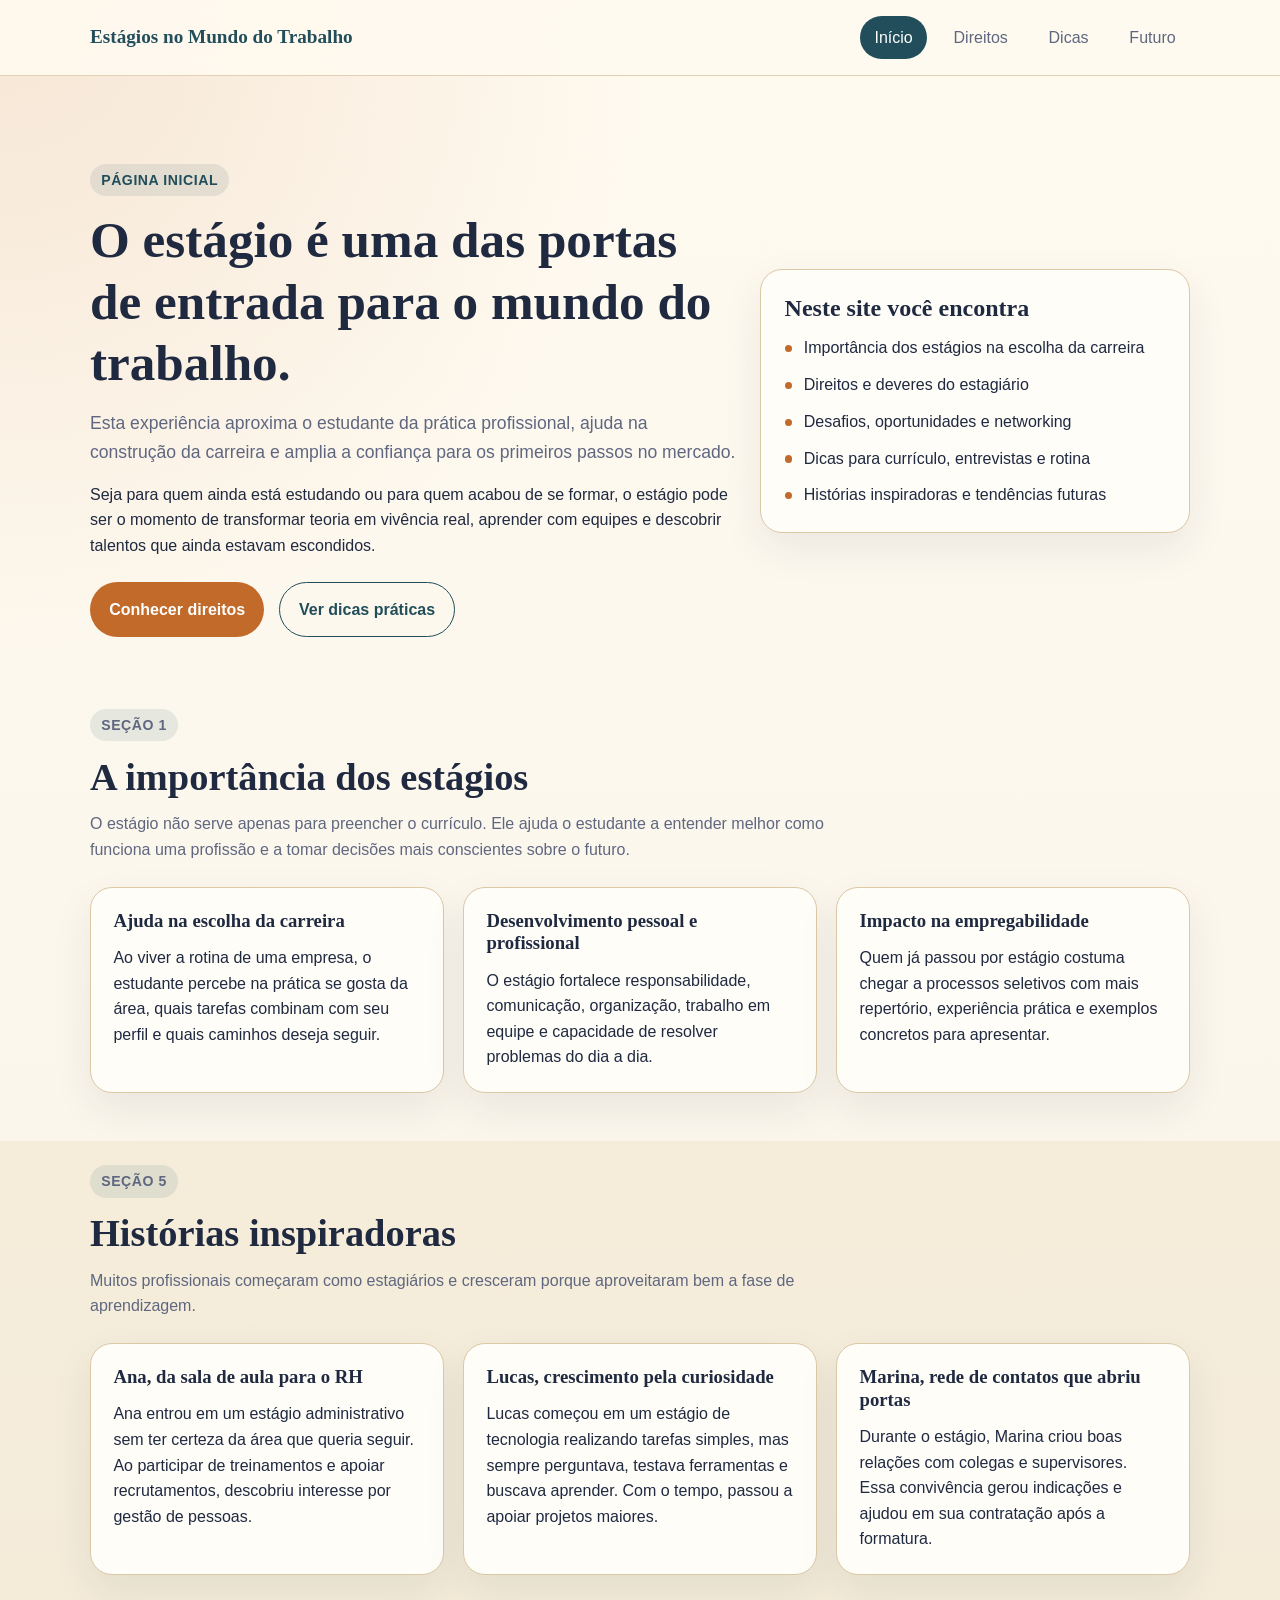
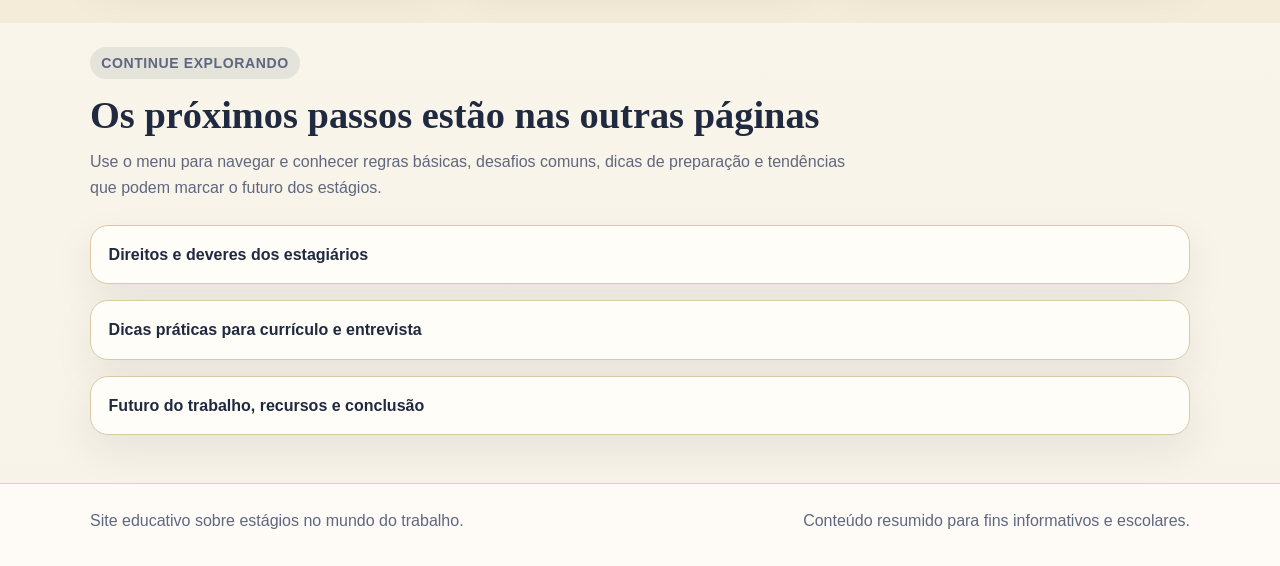
==== index.html @ 53ed5a2e "projeto mundo do trabalho" ====
<!DOCTYPE html>
<html lang="pt-BR">
<head>
    <meta charset="UTF-8">
    <meta name="viewport" content="width=device-width, initial-scale=1.0">
    <meta name="description" content="Site simples sobre estágios no mundo do trabalho, com dicas, direitos, desafios e oportunidades.">
    <link rel="stylesheet" href="style.css">
    <title>Estágios no Mundo do Trabalho | Início</title>
</head>
<body class="page-home">
    <!-- Cabeçalho principal com o nome do site e o menu de navegação -->
    <header class="site-header">
        <div class="container header-wrap">
            <a class="brand" href="index.html">Estágios no Mundo do Trabalho</a>

            <!-- Menu com links para as demais páginas do site -->
            <nav class="site-nav" aria-label="Navegação principal">
                <a class="is-active" href="index.html">Início</a>
                <a href="pages/direitos.html">Direitos</a>
                <a href="pages/dicas.html">Dicas</a>
                <a href="pages/futuro.html " target="_blank">Futuro</a>
            </nav>
        </div>
    </header>

    <main>
        <!-- Bloco de abertura com a visão geral do tema e uma mensagem de boas-vindas -->
        <section class="hero">
            <div class="container hero-grid">
                <div>
                    <p class="eyebrow">Página inicial</p>
                    <h1>O estágio é uma das portas de entrada para o mundo do trabalho.</h1>
                    <p class="lead">
                        Esta experiência aproxima o estudante da prática profissional, ajuda na construção da carreira
                        e amplia a confiança para os primeiros passos no mercado.
                    </p>
                    <p>
                        Seja para quem ainda está estudando ou para quem acabou de se formar, o estágio pode ser o momento
                        de transformar teoria em vivência real, aprender com equipes e descobrir talentos que ainda estavam escondidos.
                    </p>

                    <!-- Área com botões para incentivar a navegação entre as páginas -->
                    <div class="hero-actions">
                        <a class="button" href="pages/direitos.html">Conhecer direitos</a>
                        <a class="button button-secondary" href="pages/dicas.html">Ver dicas práticas</a>
                    </div>
                </div>

                <!-- Cartão lateral com resumo rápido do que o visitante encontra no site -->
                <aside class="hero-card">
                    <h2>Neste site você encontra</h2>
                    <ul class="feature-list">
                        <li>Importância dos estágios na escolha da carreira</li>
                        <li>Direitos e deveres do estagiário</li>
                        <li>Desafios, oportunidades e networking</li>
                        <li>Dicas para currículo, entrevistas e rotina</li>
                        <li>Histórias inspiradoras e tendências futuras</li>
                    </ul>
                </aside>
            </div>
        </section>

        <!-- Seção 1 com foco na importância dos estágios -->
        <section class="section">
            <div class="container">
                <div class="section-heading">
                    <p class="eyebrow">Seção 1</p>
                    <h2>A importância dos estágios</h2>
                    <p>
                        O estágio não serve apenas para preencher o currículo. Ele ajuda o estudante a entender melhor
                        como funciona uma profissão e a tomar decisões mais conscientes sobre o futuro.
                    </p>
                </div>

                <!-- Grade com os principais benefícios do estágio -->
                <div class="card-grid">
                    <article class="info-card">
                        <h3>Ajuda na escolha da carreira</h3>
                        <p>
                            Ao viver a rotina de uma empresa, o estudante percebe na prática se gosta da área,
                            quais tarefas combinam com seu perfil e quais caminhos deseja seguir.
                        </p>
                    </article>

                    <article class="info-card">
                        <h3>Desenvolvimento pessoal e profissional</h3>
                        <p>
                            O estágio fortalece responsabilidade, comunicação, organização, trabalho em equipe e
                            capacidade de resolver problemas do dia a dia.
                        </p>
                    </article>

                    <article class="info-card">
                        <h3>Impacto na empregabilidade</h3>
                        <p>
                            Quem já passou por estágio costuma chegar a processos seletivos com mais repertório,
                            experiência prática e exemplos concretos para apresentar.
                        </p>
                    </article>
                </div>
            </div>
        </section>

        <!-- Seção complementar com exemplos curtos de trajetórias inspiradoras -->
        <section class="section section-contrast">
            <div class="container">
                <div class="section-heading">
                    <p class="eyebrow">Seção 5</p>
                    <h2>Histórias inspiradoras</h2>
                    <p>
                        Muitos profissionais começaram como estagiários e cresceram porque aproveitaram bem a fase de aprendizagem.
                    </p>
                </div>

                <!-- Depoimentos curtos para humanizar o tema -->
                <div class="story-grid">
                    <article class="story-card">
                        <h3>Ana, da sala de aula para o RH</h3>
                        <p>
                            Ana entrou em um estágio administrativo sem ter certeza da área que queria seguir.
                            Ao participar de treinamentos e apoiar recrutamentos, descobriu interesse por gestão de pessoas.
                        </p>
                    </article>

                    <article class="story-card">
                        <h3>Lucas, crescimento pela curiosidade</h3>
                        <p>
                            Lucas começou em um estágio de tecnologia realizando tarefas simples, mas sempre perguntava,
                            testava ferramentas e buscava aprender. Com o tempo, passou a apoiar projetos maiores.
                        </p>
                    </article>

                    <article class="story-card">
                        <h3>Marina, rede de contatos que abriu portas</h3>
                        <p>
                            Durante o estágio, Marina criou boas relações com colegas e supervisores. Essa convivência
                            gerou indicações e ajudou em sua contratação após a formatura.
                        </p>
                    </article>
                </div>
            </div>
        </section>

        <!-- Seção final da página inicial com atalhos para as outras páginas -->
        <section class="section">
            <div class="container">
                <div class="section-heading">
                    <p class="eyebrow">Continue explorando</p>
                    <h2>Os próximos passos estão nas outras páginas</h2>
                    <p>
                        Use o menu para navegar e conhecer regras básicas, desafios comuns, dicas de preparação e
                        tendências que podem marcar o futuro dos estágios.
                    </p>
                </div>

                <div class="link-panel">
                    <a href="pages/direitos.html">Direitos e deveres dos estagiários</a>
                    <a href="pages/dicas.html">Dicas práticas para currículo e entrevista</a>
                    <a href="pages/futuro.html">Futuro do trabalho, recursos e conclusão</a>
                </div>
            </div>
        </section>
    </main>

    <!-- Rodapé com uma mensagem curta de encerramento -->
    <footer class="site-footer">
        <div class="container footer-wrap">
            <p>Site educativo sobre estágios no mundo do trabalho.</p>
            <p>Conteúdo resumido para fins informativos e escolares.</p>
        </div>
    </footer>
</body>
</html>
---- style.css ----
/* Reset básico para padronizar espaçamentos e facilitar o layout */
* {
    margin: 0;
    padding: 0;
    box-sizing: border-box;
}

/* Variáveis de cor e tipografia para manter consistência visual no site */
:root {
    --bg: #f8f3e8;
    --surface: #fffdf8;
    --surface-soft: #f1e5cd;
    --text: #1f2940;
    --text-soft: #5f6780;
    --primary: #c16a2a;
    --primary-dark: #8f4715;
    --accent: #214e5a;
    --border: #dbc8a5;
    --shadow: 0 16px 40px rgba(31, 41, 64, 0.08);
}

/* Configurações gerais do corpo da página */
body {
    min-height: 100vh;
    background:
        radial-gradient(circle at top left, rgba(193, 106, 42, 0.14), transparent 26%),
        linear-gradient(180deg, #fffaf0 0%, var(--bg) 100%);
    color: var(--text);
    font-family: "Trebuchet MS", "Gill Sans", sans-serif;
    line-height: 1.6;
}

/* Estilos base para títulos e links */
h1,
h2,
h3 {
    font-family: Georgia, "Times New Roman", serif;
    line-height: 1.2;
}

a {
    color: inherit;
    text-decoration: none;
}

/* Classe utilitária que centraliza o conteúdo e limita a largura */
.container {
    width: min(1100px, calc(100% - 2rem));
    margin: 0 auto;
}

/* Cabeçalho fixo para manter o menu sempre visível */
.site-header {
    position: sticky;
    top: 0;
    z-index: 10;
    backdrop-filter: blur(10px);
    background: rgba(255, 250, 240, 0.9);
    border-bottom: 1px solid rgba(219, 200, 165, 0.8);
}

/* Organização interna do cabeçalho */
.header-wrap {
    display: flex;
    justify-content: space-between;
    align-items: center;
    gap: 1rem;
    padding: 1rem 0;
}

/* Marca principal do site */
.brand {
    font-family: Georgia, "Times New Roman", serif;
    font-size: 1.2rem;
    font-weight: 700;
    color: var(--accent);
}

/* Bloco do menu de navegação */
.site-nav {
    display: flex;
    flex-wrap: wrap;
    gap: 0.75rem;
}

.site-nav a {
    padding: 0.55rem 0.9rem;
    border-radius: 999px;
    color: var(--text-soft);
    transition: 0.2s ease;
}

.site-nav a:hover,
.site-nav a.is-active {
    background: var(--accent);
    color: #fff;
}

/* Hero da página inicial com destaque visual maior */
.hero {
    padding: 5.5rem 0 3rem;
}

.hero-grid {
    display: grid;
    grid-template-columns: 1.5fr 1fr;
    gap: 1.5rem;
    align-items: center;
}

.hero h1,
.subhero h1 {
    font-size: clamp(2rem, 4vw, 3.6rem);
    margin-bottom: 1rem;
}

/* Texto introdutório em destaque */
.lead {
    font-size: 1.1rem;
    color: var(--text-soft);
    margin-bottom: 1rem;
}

.eyebrow {
    display: inline-block;
    margin-bottom: 0.8rem;
    padding: 0.3rem 0.7rem;
    border-radius: 999px;
    background: rgba(33, 78, 90, 0.1);
    color: var(--accent);
    font-size: 0.88rem;
    font-weight: 700;
    letter-spacing: 0.04em;
    text-transform: uppercase;
}

/* Grupo de botões da abertura do site */
.hero-actions {
    display: flex;
    flex-wrap: wrap;
    gap: 0.9rem;
    margin-top: 1.5rem;
}

.button {
    display: inline-flex;
    align-items: center;
    justify-content: center;
    padding: 0.85rem 1.2rem;
    border-radius: 999px;
    background: var(--primary);
    color: #fff;
    font-weight: 700;
}

.button:hover {
    background: var(--primary-dark);
}

.button-secondary {
    background: transparent;
    border: 1px solid var(--accent);
    color: var(--accent);
}

.button-secondary:hover {
    background: var(--accent);
    color: #fff;
}

/* Cartões reutilizados em várias partes do layout */
.hero-card,
.info-card,
.story-card,
.split-card,
.tip-card,
.resource-card,
.conclusion-box {
    background: var(--surface);
    border: 1px solid var(--border);
    border-radius: 22px;
    box-shadow: var(--shadow);
}

.hero-card {
    padding: 1.5rem;
}

/* Espaçamento padrão das seções */
.section {
    padding: 1.5rem 0 3rem;
}

/* Variação visual para alternar o fundo de algumas seções */
.section-contrast {
    background: rgba(241, 229, 205, 0.55);
}

/* Cabeçalho textual de cada seção */
.section-heading {
    max-width: 760px;
    margin-bottom: 1.5rem;
}

.section-heading h2 {
    font-size: clamp(1.7rem, 3vw, 2.5rem);
    margin-bottom: 0.7rem;
}

.section-heading p {
    color: var(--text-soft);
}

/* Grades para distribuir o conteúdo em colunas */
.card-grid,
.story-grid,
.tips-grid,
.resources-grid {
    display: grid;
    grid-template-columns: repeat(3, minmax(0, 1fr));
    gap: 1.2rem;
}

.info-card,
.story-card,
.tip-card,
.resource-card,
.split-card {
    padding: 1.4rem;
}

.info-card h3,
.story-card h3,
.tip-card h3,
.resource-card h3,
.split-card h3,
.hero-card h2,
.conclusion-box h2 {
    margin-bottom: 0.8rem;
}

/* Lista usada para tópicos resumidos */
.feature-list {
    list-style: none;
    display: grid;
    gap: 0.7rem;
}

.feature-list li {
    position: relative;
    padding-left: 1.2rem;
}

.feature-list li::before {
    content: "";
    position: absolute;
    left: 0;
    top: 0.62rem;
    width: 0.45rem;
    height: 0.45rem;
    border-radius: 50%;
    background: var(--primary);
}

/* Painel com links rápidos na página inicial */
.link-panel {
    display: grid;
    gap: 1rem;
}

.link-panel a {
    padding: 1rem 1.1rem;
    background: var(--surface);
    border: 1px solid var(--border);
    border-radius: 18px;
    box-shadow: var(--shadow);
    font-weight: 700;
}

.link-panel a:hover {
    border-color: var(--primary);
    color: var(--primary-dark);
}

/* Bloco em duas colunas para direitos e deveres */
.split-box {
    display: grid;
    grid-template-columns: repeat(2, minmax(0, 1fr));
    gap: 1.2rem;
    margin-top: 1.5rem;
}

/* Hero menor usado nas páginas internas */
.subhero {
    padding: 4.6rem 0 1.5rem;
}

/* Linha do tempo simples usada nas dicas práticas */
.timeline {
    display: grid;
    gap: 1rem;
}

.timeline-item {
    display: grid;
    grid-template-columns: auto 1fr;
    gap: 1rem;
    align-items: start;
    padding: 1.2rem;
    background: var(--surface);
    border: 1px solid var(--border);
    border-radius: 18px;
    box-shadow: var(--shadow);
}

.timeline-number {
    display: inline-flex;
    align-items: center;
    justify-content: center;
    width: 2.4rem;
    height: 2.4rem;
    border-radius: 50%;
    background: var(--accent);
    color: #fff;
    font-weight: 700;
}

/* Caixa destacada para a conclusão */
.conclusion-box {
    padding: 2rem;
}

/* Rodapé compartilhado */
.site-footer {
    padding: 1.5rem 0 2rem;
    border-top: 1px solid rgba(219, 200, 165, 0.8);
    background: rgba(255, 253, 248, 0.86);
}

.footer-wrap {
    display: flex;
    justify-content: space-between;
    align-items: center;
    gap: 1rem;
    flex-wrap: wrap;
}

.footer-wrap p {
    color: var(--text-soft);
}

.footer-link {
    color: var(--primary-dark);
    font-weight: 700;
}

.footer-link:hover,
.resource-card a:hover {
    text-decoration: underline;
}

/* Ajustes visuais para tablets e telas médias */
@media (max-width: 900px) {
    .hero-grid,
    .card-grid,
    .story-grid,
    .tips-grid,
    .resources-grid,
    .split-box {
        grid-template-columns: 1fr;
    }

    .header-wrap,
    .footer-wrap {
        flex-direction: column;
        align-items: flex-start;
    }
}

/* Ajustes finais para celulares */
@media (max-width: 600px) {
    .hero {
        padding-top: 4.5rem;
    }

    .site-nav {
        gap: 0.45rem;
    }

    .site-nav a,
    .button,
    .button-secondary {
        width: 100%;
        justify-content: center;
    }

    .hero-actions {
        width: 100%;
    }
}
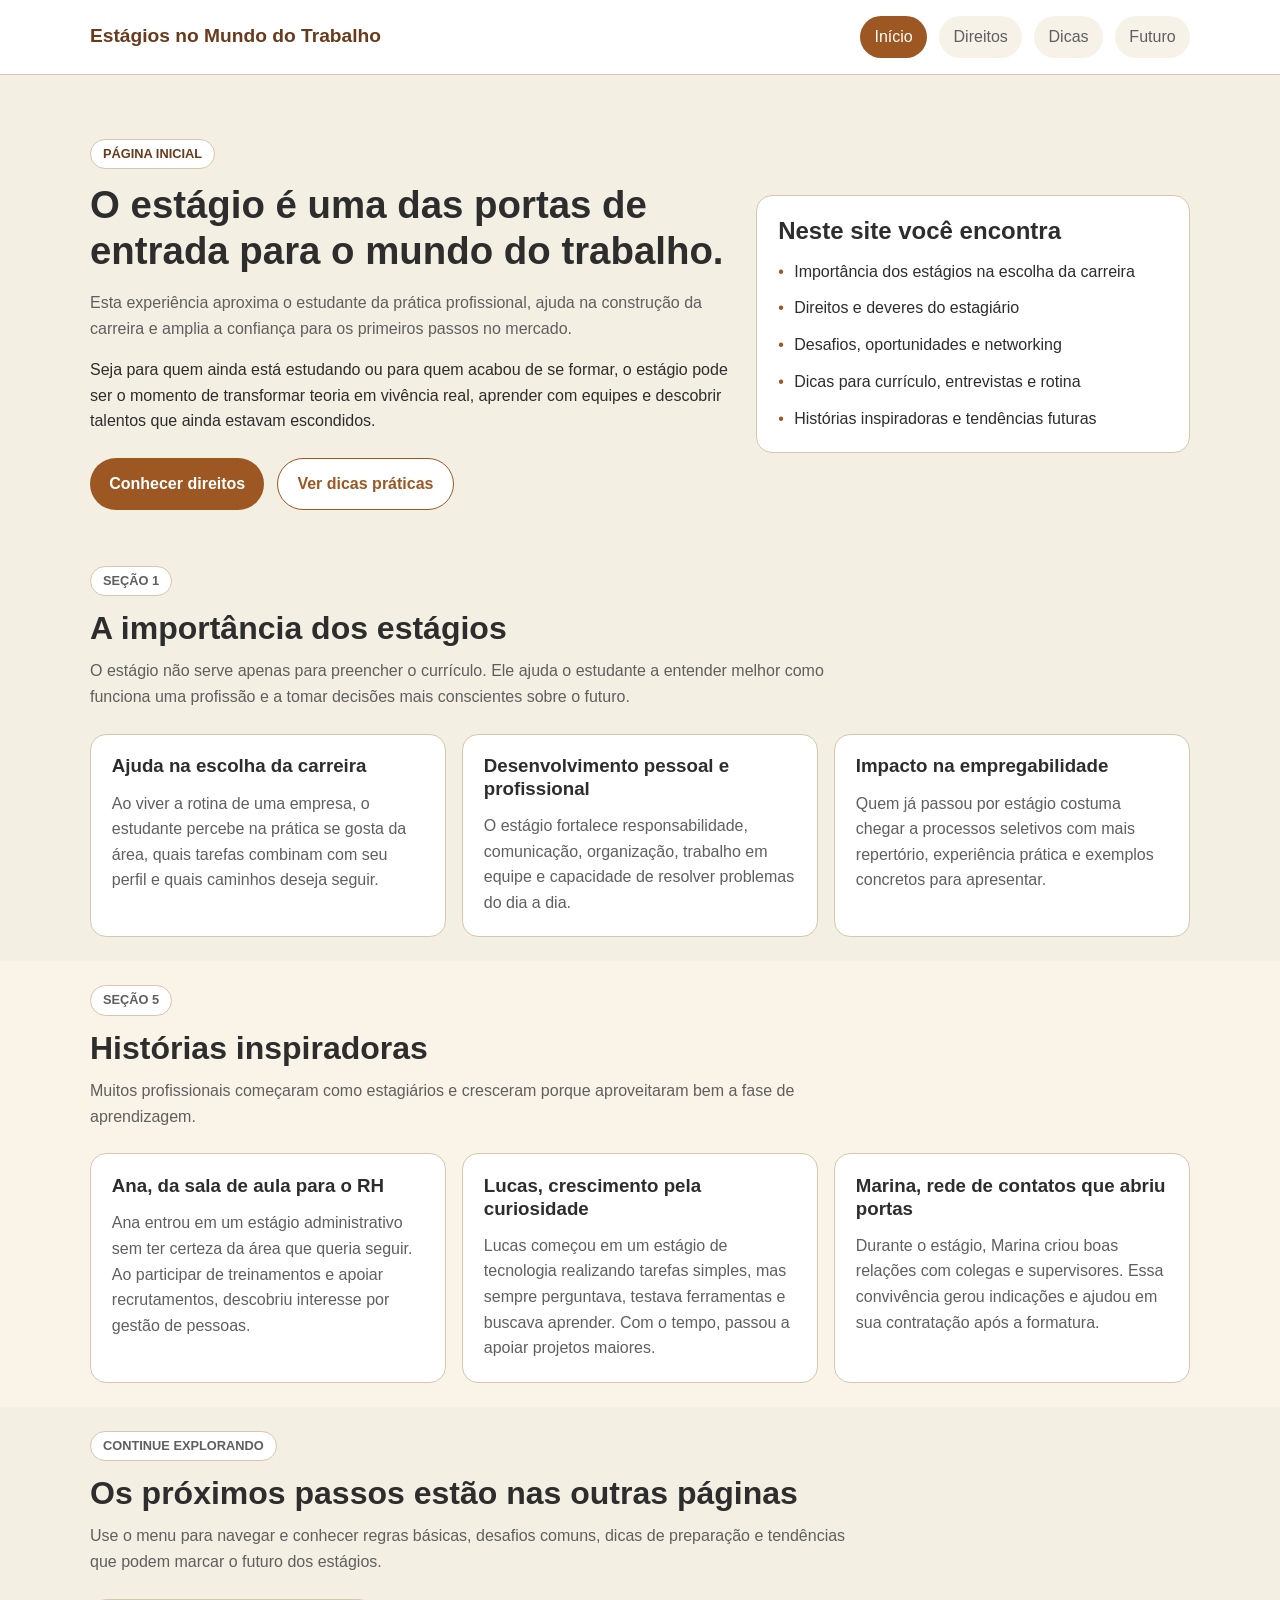
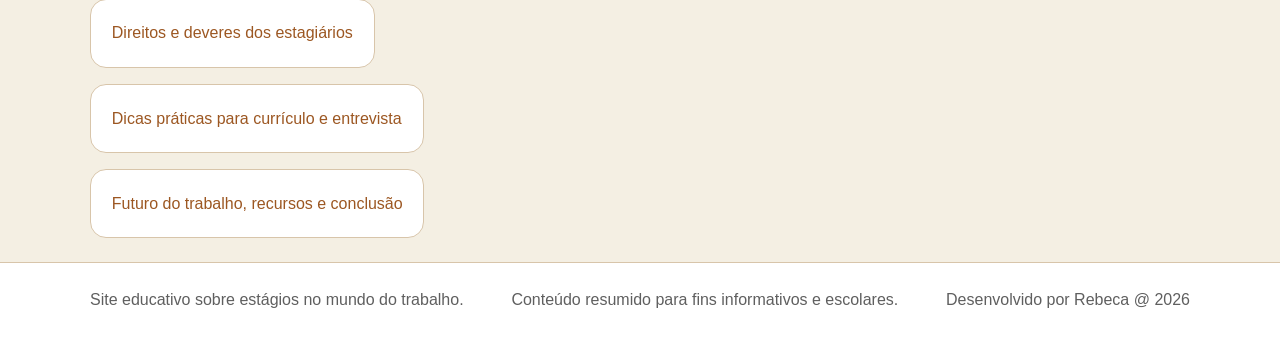
==== commit b67fe1f2: "atualizando" ====
--- a/index.html
+++ b/index.html
@@ -7,30 +7,30 @@
     <link rel="stylesheet" href="style.css">
     <title>Estágios no Mundo do Trabalho | Início</title>
 </head>
-<body class="page-home">
+<body class="pagina-inicio">
     <!-- Cabeçalho principal com o nome do site e o menu de navegação -->
-    <header class="site-header">
-        <div class="container header-wrap">
-            <a class="brand" href="index.html">Estágios no Mundo do Trabalho</a>
+    <header class="cabecalho">
+        <div class="container topo">
+            <a class="marca" href="index.html">Estágios no Mundo do Trabalho</a>
 
             <!-- Menu com links para as demais páginas do site -->
-            <nav class="site-nav" aria-label="Navegação principal">
-                <a class="is-active" href="index.html">Início</a>
+            <nav class="menu">
+                <a class="ativo" href="index.html">Início</a>
                 <a href="pages/direitos.html">Direitos</a>
                 <a href="pages/dicas.html">Dicas</a>
-                <a href="pages/futuro.html " target="_blank">Futuro</a>
+                <a href="pages/futuro.html">Futuro</a>
             </nav>
         </div>
     </header>
 
     <main>
         <!-- Bloco de abertura com a visão geral do tema e uma mensagem de boas-vindas -->
-        <section class="hero">
-            <div class="container hero-grid">
+        <section class="destaque">
+            <div class="container grade-destaque">
                 <div>
-                    <p class="eyebrow">Página inicial</p>
+                    <p class="etiqueta">Página inicial</p>
                     <h1>O estágio é uma das portas de entrada para o mundo do trabalho.</h1>
-                    <p class="lead">
+                    <p class="texto-destaque">
                         Esta experiência aproxima o estudante da prática profissional, ajuda na construção da carreira
                         e amplia a confiança para os primeiros passos no mercado.
                     </p>
@@ -40,14 +40,14 @@
                     </p>
 
                     <!-- Área com botões para incentivar a navegação entre as páginas -->
-                    <div class="hero-actions">
-                        <a class="button" href="pages/direitos.html">Conhecer direitos</a>
-                        <a class="button button-secondary" href="pages/dicas.html">Ver dicas práticas</a>
+                    <div class="acoes-destaque">
+                        <a class="botao" href="pages/direitos.html">Conhecer direitos</a>
+                        <a class="botao botao-secundario" href="pages/dicas.html">Ver dicas práticas</a>
                     </div>
                 </div>
 
                 <!-- Cartão lateral com resumo rápido do que o visitante encontra no site -->
-                <aside class="hero-card">
+                <aside class="cartao-destaque">
                     <h2>Neste site você encontra</h2>
                     <ul class="feature-list">
                         <li>Importância dos estágios na escolha da carreira</li>
@@ -61,10 +61,10 @@
         </section>
 
         <!-- Seção 1 com foco na importância dos estágios -->
-        <section class="section">
+        <section class="secao">
             <div class="container">
-                <div class="section-heading">
-                    <p class="eyebrow">Seção 1</p>
+                <div class="cabecalho-secao">
+                    <p class="etiqueta">Seção 1</p>
                     <h2>A importância dos estágios</h2>
                     <p>
                         O estágio não serve apenas para preencher o currículo. Ele ajuda o estudante a entender melhor
@@ -73,8 +73,8 @@
                 </div>
 
                 <!-- Grade com os principais benefícios do estágio -->
-                <div class="card-grid">
-                    <article class="info-card">
+                <div class="grade-cartoes">
+                    <article class="cartao">
                         <h3>Ajuda na escolha da carreira</h3>
                         <p>
                             Ao viver a rotina de uma empresa, o estudante percebe na prática se gosta da área,
@@ -82,7 +82,7 @@
                         </p>
                     </article>
 
-                    <article class="info-card">
+                    <article class="cartao">
                         <h3>Desenvolvimento pessoal e profissional</h3>
                         <p>
                             O estágio fortalece responsabilidade, comunicação, organização, trabalho em equipe e
@@ -90,7 +90,7 @@
                         </p>
                     </article>
 
-                    <article class="info-card">
+                    <article class="cartao">
                         <h3>Impacto na empregabilidade</h3>
                         <p>
                             Quem já passou por estágio costuma chegar a processos seletivos com mais repertório,
@@ -102,10 +102,10 @@
         </section>
 
         <!-- Seção complementar com exemplos curtos de trajetórias inspiradoras -->
-        <section class="section section-contrast">
+        <section class="secao secao-destaque">
             <div class="container">
-                <div class="section-heading">
-                    <p class="eyebrow">Seção 5</p>
+                <div class="cabecalho-secao">
+                    <p class="etiqueta">Seção 5</p>
                     <h2>Histórias inspiradoras</h2>
                     <p>
                         Muitos profissionais começaram como estagiários e cresceram porque aproveitaram bem a fase de aprendizagem.
@@ -113,8 +113,8 @@
                 </div>
 
                 <!-- Depoimentos curtos para humanizar o tema -->
-                <div class="story-grid">
-                    <article class="story-card">
+                <div class="grade-historias">
+                    <article class="cartao-historia">
                         <h3>Ana, da sala de aula para o RH</h3>
                         <p>
                             Ana entrou em um estágio administrativo sem ter certeza da área que queria seguir.
@@ -122,7 +122,7 @@
                         </p>
                     </article>
 
-                    <article class="story-card">
+                    <article class="cartao-historia">
                         <h3>Lucas, crescimento pela curiosidade</h3>
                         <p>
                             Lucas começou em um estágio de tecnologia realizando tarefas simples, mas sempre perguntava,
@@ -130,7 +130,7 @@
                         </p>
                     </article>
 
-                    <article class="story-card">
+                    <article class="cartao-historia">
                         <h3>Marina, rede de contatos que abriu portas</h3>
                         <p>
                             Durante o estágio, Marina criou boas relações com colegas e supervisores. Essa convivência
@@ -142,10 +142,10 @@
         </section>
 
         <!-- Seção final da página inicial com atalhos para as outras páginas -->
-        <section class="section">
+        <section class="secao">
             <div class="container">
-                <div class="section-heading">
-                    <p class="eyebrow">Continue explorando</p>
+                <div class="cabecalho-secao">
+                    <p class="etiqueta">Continue explorando</p>
                     <h2>Os próximos passos estão nas outras páginas</h2>
                     <p>
                         Use o menu para navegar e conhecer regras básicas, desafios comuns, dicas de preparação e
@@ -153,21 +153,23 @@
                     </p>
                 </div>
 
-                <div class="link-panel">
+                <div class="painel-links">
                     <a href="pages/direitos.html">Direitos e deveres dos estagiários</a>
                     <a href="pages/dicas.html">Dicas práticas para currículo e entrevista</a>
-                    <a href="pages/futuro.html">Futuro do trabalho, recursos e conclusão</a>
+                    <a href="pages/futuro.html" target="_blank" >Futuro do trabalho, recursos e conclusão</a>
                 </div>
             </div>
         </section>
     </main>
 
     <!-- Rodapé com uma mensagem curta de encerramento -->
-    <footer class="site-footer">
-        <div class="container footer-wrap">
+    <footer class="rodape-site">
+        <div class="container rodape">
             <p>Site educativo sobre estágios no mundo do trabalho.</p>
             <p>Conteúdo resumido para fins informativos e escolares.</p>
+            <p>Desenvolvido por Rebeca @ 2026</p>
         </div>
     </footer>
 </body>
 </html>
+
--- a/style.css
+++ b/style.css
@@ -5,62 +5,55 @@
     box-sizing: border-box;
 }
 
-/* Variáveis de cor e tipografia para manter consistência visual no site */
+/* Variáveis simples de cor para manter o site organizado */
 :root {
-    --bg: #f8f3e8;
-    --surface: #fffdf8;
-    --surface-soft: #f1e5cd;
-    --text: #1f2940;
-    --text-soft: #5f6780;
-    --primary: #c16a2a;
-    --primary-dark: #8f4715;
-    --accent: #214e5a;
-    --border: #dbc8a5;
-    --shadow: 0 16px 40px rgba(31, 41, 64, 0.08);
-}
-
-/* Configurações gerais do corpo da página */
+    --background: #f4efe3;
+    --surface: #ffffff;
+    --border: #d8c5aa;
+    --text: #2d2d2d;
+    --muted: #5f5f5f;
+    --primary: #9c5722;
+    --primary-dark: #6a3b1a;
+}
+
+/* Corpo básico da página */
 body {
     min-height: 100vh;
-    background:
-        radial-gradient(circle at top left, rgba(193, 106, 42, 0.14), transparent 26%),
-        linear-gradient(180deg, #fffaf0 0%, var(--bg) 100%);
+    background: var(--background);
     color: var(--text);
-    font-family: "Trebuchet MS", "Gill Sans", sans-serif;
+    font-family: Arial, sans-serif;
     line-height: 1.6;
 }
 
-/* Estilos base para títulos e links */
+/* Estilos simples para títulos e links */
 h1,
 h2,
 h3 {
-    font-family: Georgia, "Times New Roman", serif;
     line-height: 1.2;
 }
 
 a {
-    color: inherit;
+    color: var(--primary);
     text-decoration: none;
 }
 
-/* Classe utilitária que centraliza o conteúdo e limita a largura */
+a:hover {
+    text-decoration: underline;
+}
+
+/* Conteúdo central com largura máxima */
 .container {
     width: min(1100px, calc(100% - 2rem));
     margin: 0 auto;
 }
 
-/* Cabeçalho fixo para manter o menu sempre visível */
-.site-header {
-    position: sticky;
-    top: 0;
-    z-index: 10;
-    backdrop-filter: blur(10px);
-    background: rgba(255, 250, 240, 0.9);
-    border-bottom: 1px solid rgba(219, 200, 165, 0.8);
-}
-
-/* Organização interna do cabeçalho */
-.header-wrap {
+/* Cabeçalho do site */
+.cabecalho {
+    background: #fff;
+    border-bottom: 1px solid var(--border); /*Separação sutil do topo*/
+}
+
+.topo {
     display: flex;
     justify-content: space-between;
     align-items: center;
@@ -68,333 +61,277 @@
     padding: 1rem 0;
 }
 
-/* Marca principal do site */
-.brand {
-    font-family: Georgia, "Times New Roman", serif;
+.marca {
     font-size: 1.2rem;
     font-weight: 700;
-    color: var(--accent);
-}
-
-/* Bloco do menu de navegação */
-.site-nav {
+    color: var(--primary-dark);
+}
+
+.menu {
     display: flex;
     flex-wrap: wrap;
     gap: 0.75rem;
 }
 
-.site-nav a {
-    padding: 0.55rem 0.9rem;
+.menu a {
+    display: inline-block;
+    padding: 0.5rem 0.9rem;
     border-radius: 999px;
-    color: var(--text-soft);
-    transition: 0.2s ease;
-}
-
-.site-nav a:hover,
-.site-nav a.is-active {
-    background: var(--accent);
+    background: #f7f2e8;
+    color: var(--muted);
+}
+
+.menu a.ativo {
+    background: var(--primary);
     color: #fff;
 }
 
-/* Hero da página inicial com destaque visual maior */
-.hero {
-    padding: 5.5rem 0 3rem;
-}
-
-.hero-grid {
-    display: grid;
-    grid-template-columns: 1.5fr 1fr;
-    gap: 1.5rem;
-    align-items: center;
-}
-
-.hero h1,
-.subhero h1 {
-    font-size: clamp(2rem, 4vw, 3.6rem);
+/* Área principal de destaque */
+.destaque,
+.subdestaque {
+    padding: 4rem 0 2rem;
+}
+
+.destaque h1,
+.subdestaque h1 {
+    font-size: 2.4rem;
     margin-bottom: 1rem;
 }
 
-/* Texto introdutório em destaque */
-.lead {
-    font-size: 1.1rem;
-    color: var(--text-soft);
+.texto-destaque {
+    color: var(--muted);
     margin-bottom: 1rem;
 }
 
-.eyebrow {
+.etiqueta {
     display: inline-block;
     margin-bottom: 0.8rem;
-    padding: 0.3rem 0.7rem;
+    padding: 0.25rem 0.75rem;
     border-radius: 999px;
-    background: rgba(33, 78, 90, 0.1);
-    color: var(--accent);
-    font-size: 0.88rem;
-    font-weight: 700;
-    letter-spacing: 0.04em;
+    background: #fff;
+    border: 1px solid var(--border);
+    color: var(--primary-dark);
+    font-size: 0.8rem;
+    font-weight: 700;
     text-transform: uppercase;
 }
 
-/* Grupo de botões da abertura do site */
-.hero-actions {
+.acoes-destaque {
     display: flex;
     flex-wrap: wrap;
-    gap: 0.9rem;
+    gap: 0.8rem;
     margin-top: 1.5rem;
 }
 
-.button {
+.botao,
+.botao-secundario {
     display: inline-flex;
     align-items: center;
     justify-content: center;
-    padding: 0.85rem 1.2rem;
+    padding: 0.75rem 1.2rem;
     border-radius: 999px;
+    font-weight: 700;
+}
+
+.botao {
     background: var(--primary);
     color: #fff;
-    font-weight: 700;
-}
-
-.button:hover {
+}
+
+.botao-secundario {
+    background: #fff;
+    border: 1px solid var(--primary);
+    color: var(--primary);
+}
+
+.botao:hover,
+.botao-secundario:hover {
     background: var(--primary-dark);
-}
-
-.button-secondary {
-    background: transparent;
-    border: 1px solid var(--accent);
-    color: var(--accent);
-}
-
-.button-secondary:hover {
-    background: var(--accent);
     color: #fff;
 }
 
-/* Cartões reutilizados em várias partes do layout */
-.hero-card,
-.info-card,
-.story-card,
-.split-card,
-.tip-card,
-.resource-card,
-.conclusion-box {
+/* Layout simples de grade para as seções */
+.grade-destaque,
+.grade-cartoes,
+.grade-historias,
+.grade-dicas,
+.grade-recursos,
+.caixa-dupla {
+    display: grid;
+    gap: 1rem;
+}
+
+.grade-destaque {
+    grid-template-columns: 1.5fr 1fr;
+    align-items: center;
+}
+
+.grade-cartoes,
+.grade-historias,
+.grade-dicas,
+.grade-recursos,
+.caixa-dupla {
+    grid-template-columns: repeat(auto-fit, minmax(220px, 1fr));
+}
+
+/* Cartões do site */
+.cartao-destaque,
+.cartao,
+.cartao-historia,
+.cartao-dica,
+.cartao-recurso,
+.cartao-duplo,
+.caixa-conclusao,
+.item-tempo,
+.painel-links a {
     background: var(--surface);
     border: 1px solid var(--border);
-    border-radius: 22px;
-    box-shadow: var(--shadow);
-}
-
-.hero-card {
-    padding: 1.5rem;
-}
-
-/* Espaçamento padrão das seções */
-.section {
-    padding: 1.5rem 0 3rem;
-}
-
-/* Variação visual para alternar o fundo de algumas seções */
-.section-contrast {
-    background: rgba(241, 229, 205, 0.55);
-}
-
-/* Cabeçalho textual de cada seção */
-.section-heading {
+    border-radius: 16px;
+    padding: 1.3rem;
+}
+
+.secao {
+    padding: 1.5rem 0;
+}
+
+.secao-destaque {
+    background: #faf3e8;
+}
+
+.cabecalho-secao {
     max-width: 760px;
     margin-bottom: 1.5rem;
 }
 
-.section-heading h2 {
-    font-size: clamp(1.7rem, 3vw, 2.5rem);
+.cabecalho-secao h2 {
+    font-size: 2rem;
     margin-bottom: 0.7rem;
 }
 
-.section-heading p {
-    color: var(--text-soft);
-}
-
-/* Grades para distribuir o conteúdo em colunas */
-.card-grid,
-.story-grid,
-.tips-grid,
-.resources-grid {
-    display: grid;
-    grid-template-columns: repeat(3, minmax(0, 1fr));
-    gap: 1.2rem;
-}
-
-.info-card,
-.story-card,
-.tip-card,
-.resource-card,
-.split-card {
-    padding: 1.4rem;
-}
-
-.info-card h3,
-.story-card h3,
-.tip-card h3,
-.resource-card h3,
-.split-card h3,
-.hero-card h2,
-.conclusion-box h2 {
+.cabecalho-secao p,
+.cartao-destaque p,
+.cartao p,
+.cartao-historia p,
+.cartao-dica p,
+.cartao-recurso p {
+    color: var(--muted);
+}
+
+.cartao h3,
+.cartao-historia h3,
+.cartao-dica h3,
+.cartao-recurso h3,
+.cartao-duplo h3,
+.cartao-destaque h2,
+.caixa-conclusao h2 {
     margin-bottom: 0.8rem;
 }
 
-/* Lista usada para tópicos resumidos */
 .feature-list {
     list-style: none;
+    padding-left: 0;
     display: grid;
     gap: 0.7rem;
 }
 
 .feature-list li {
+    padding-left: 1rem;
     position: relative;
-    padding-left: 1.2rem;
 }
 
 .feature-list li::before {
-    content: "";
+    content: "•";
     position: absolute;
     left: 0;
-    top: 0.62rem;
-    width: 0.45rem;
-    height: 0.45rem;
+    top: 0;
+    color: var(--primary);
+}
+
+.painel-links {
+    display: grid;
+    gap: 1rem;
+}
+
+.painel-links a {
+    width: fit-content;
+}
+
+.linha-tempo {
+    display: grid;
+    gap: 1rem;
+}
+
+.item-tempo {
+    grid-template-columns: auto 1fr;
+    align-items: flex-start;
+}
+
+.numero-tempo {
+    display: inline-flex;
+    align-items: center;
+    justify-content: center;
+    width: 2rem;
+    height: 2rem;
     border-radius: 50%;
     background: var(--primary);
-}
-
-/* Painel com links rápidos na página inicial */
-.link-panel {
-    display: grid;
-    gap: 1rem;
-}
-
-.link-panel a {
-    padding: 1rem 1.1rem;
-    background: var(--surface);
-    border: 1px solid var(--border);
-    border-radius: 18px;
-    box-shadow: var(--shadow);
-    font-weight: 700;
-}
-
-.link-panel a:hover {
-    border-color: var(--primary);
+    color: #fff;
+    font-weight: 700;
+}
+
+.rodape {
+    display: flex;
+    flex-wrap: wrap;
+    gap: 1rem;
+    justify-content: space-between;
+    align-items: center;
+}
+
+.rodape-site {
+    padding: 1.5rem 0 2rem;
+    background: #fff;
+    border-top: 1px solid var(--border);
+}
+
+.rodape p {
+    color: var(--muted);
+}
+
+.link-rodape {
     color: var(--primary-dark);
-}
-
-/* Bloco em duas colunas para direitos e deveres */
-.split-box {
-    display: grid;
-    grid-template-columns: repeat(2, minmax(0, 1fr));
-    gap: 1.2rem;
-    margin-top: 1.5rem;
-}
-
-/* Hero menor usado nas páginas internas */
-.subhero {
-    padding: 4.6rem 0 1.5rem;
-}
-
-/* Linha do tempo simples usada nas dicas práticas */
-.timeline {
-    display: grid;
-    gap: 1rem;
-}
-
-.timeline-item {
-    display: grid;
-    grid-template-columns: auto 1fr;
-    gap: 1rem;
-    align-items: start;
-    padding: 1.2rem;
-    background: var(--surface);
-    border: 1px solid var(--border);
-    border-radius: 18px;
-    box-shadow: var(--shadow);
-}
-
-.timeline-number {
-    display: inline-flex;
-    align-items: center;
-    justify-content: center;
-    width: 2.4rem;
-    height: 2.4rem;
-    border-radius: 50%;
-    background: var(--accent);
-    color: #fff;
-    font-weight: 700;
-}
-
-/* Caixa destacada para a conclusão */
-.conclusion-box {
-    padding: 2rem;
-}
-
-/* Rodapé compartilhado */
-.site-footer {
-    padding: 1.5rem 0 2rem;
-    border-top: 1px solid rgba(219, 200, 165, 0.8);
-    background: rgba(255, 253, 248, 0.86);
-}
-
-.footer-wrap {
-    display: flex;
-    justify-content: space-between;
-    align-items: center;
-    gap: 1rem;
-    flex-wrap: wrap;
-}
-
-.footer-wrap p {
-    color: var(--text-soft);
-}
-
-.footer-link {
-    color: var(--primary-dark);
-    font-weight: 700;
-}
-
-.footer-link:hover,
-.resource-card a:hover {
+    font-weight: 700;
+}
+
+.link-rodape:hover {
     text-decoration: underline;
 }
 
-/* Ajustes visuais para tablets e telas médias */
 @media (max-width: 900px) {
-    .hero-grid,
-    .card-grid,
-    .story-grid,
-    .tips-grid,
-    .resources-grid,
-    .split-box {
+    .grade-destaque,
+    .grade-cartoes,
+    .grade-historias,
+    .grade-dicas,
+    .grade-recursos,
+    .caixa-dupla {
         grid-template-columns: 1fr;
     }
 
-    .header-wrap,
-    .footer-wrap {
+    .topo,
+    .rodape {
         flex-direction: column;
         align-items: flex-start;
     }
 }
 
-/* Ajustes finais para celulares */
 @media (max-width: 600px) {
-    .hero {
-        padding-top: 4.5rem;
-    }
-
-    .site-nav {
-        gap: 0.45rem;
-    }
-
-    .site-nav a,
-    .button,
-    .button-secondary {
-        width: 100%;
-        justify-content: center;
-    }
-
-    .hero-actions {
+    .menu,
+    .acoes-destaque {
         width: 100%;
     }
-}
+
+    .menu a,
+    .botao,
+    .botao-secundario {
+        width: 100%;
+        text-align: center;
+    }
+}
